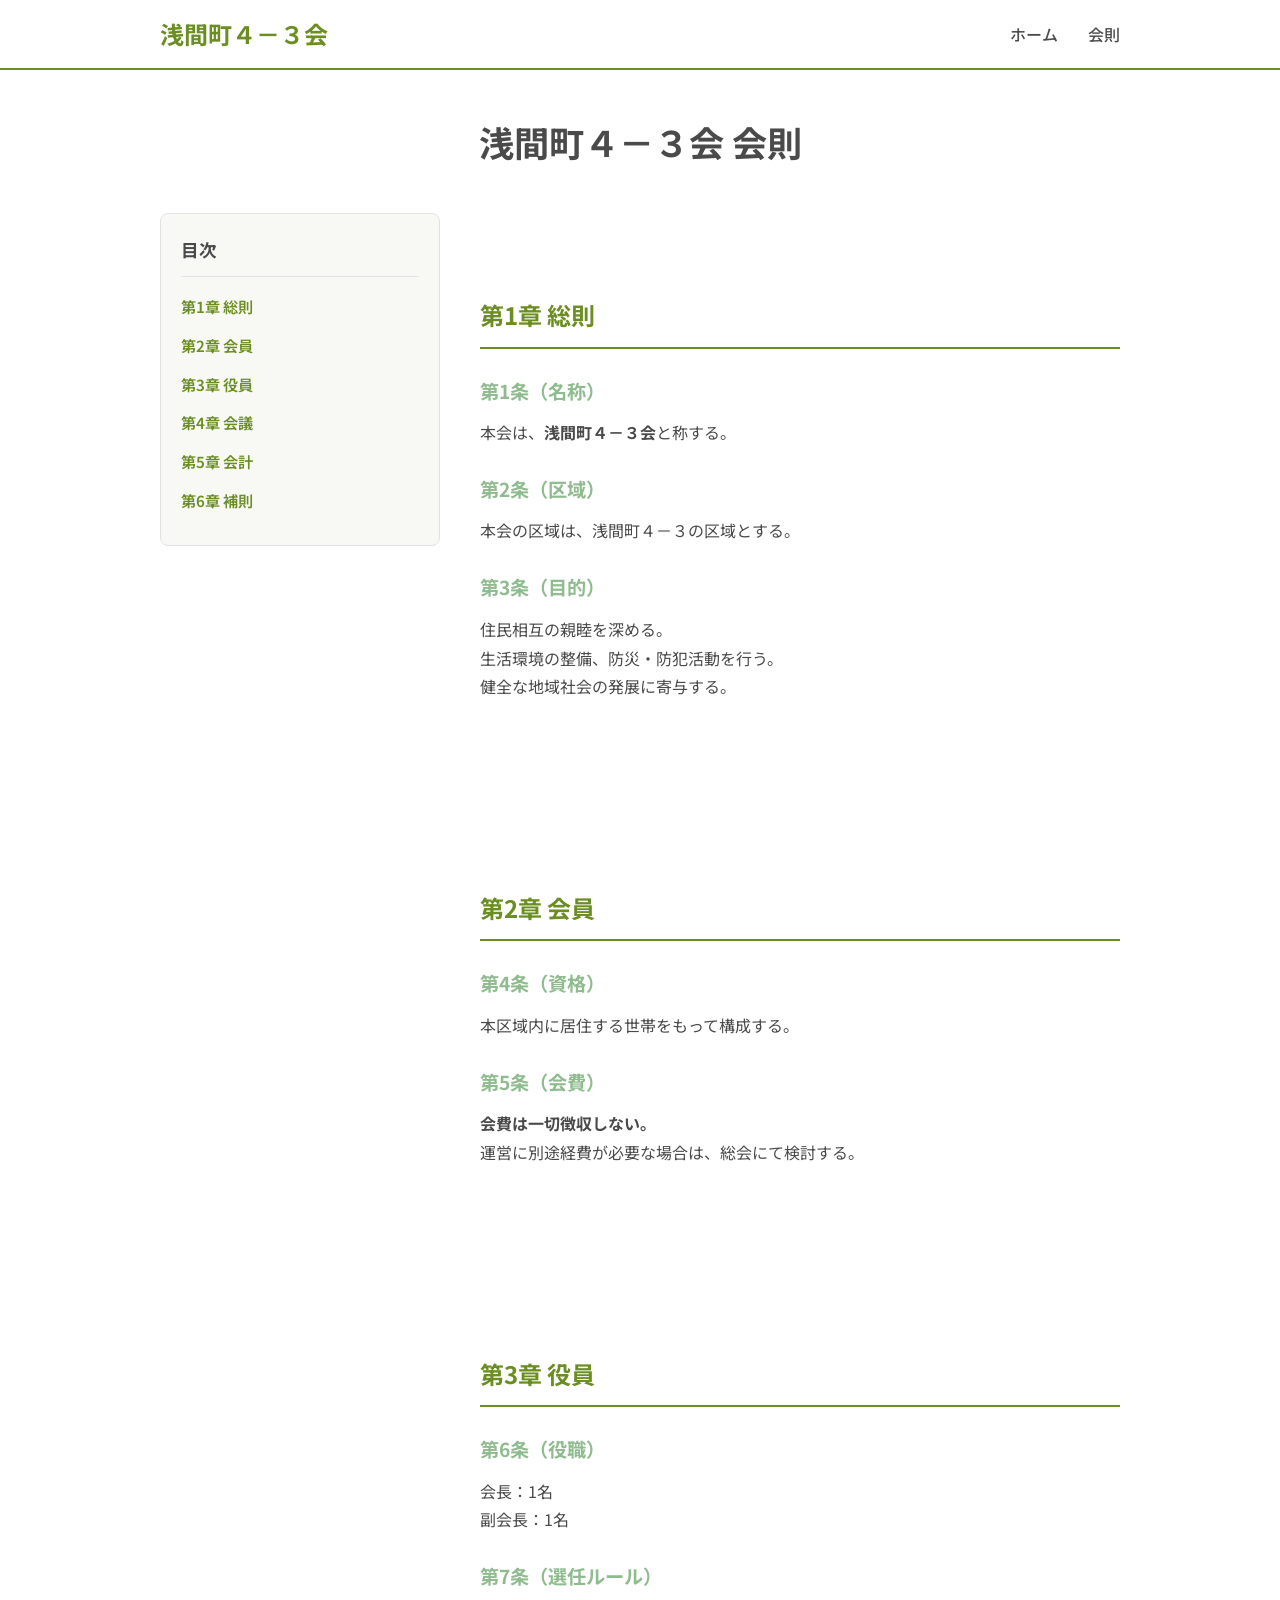
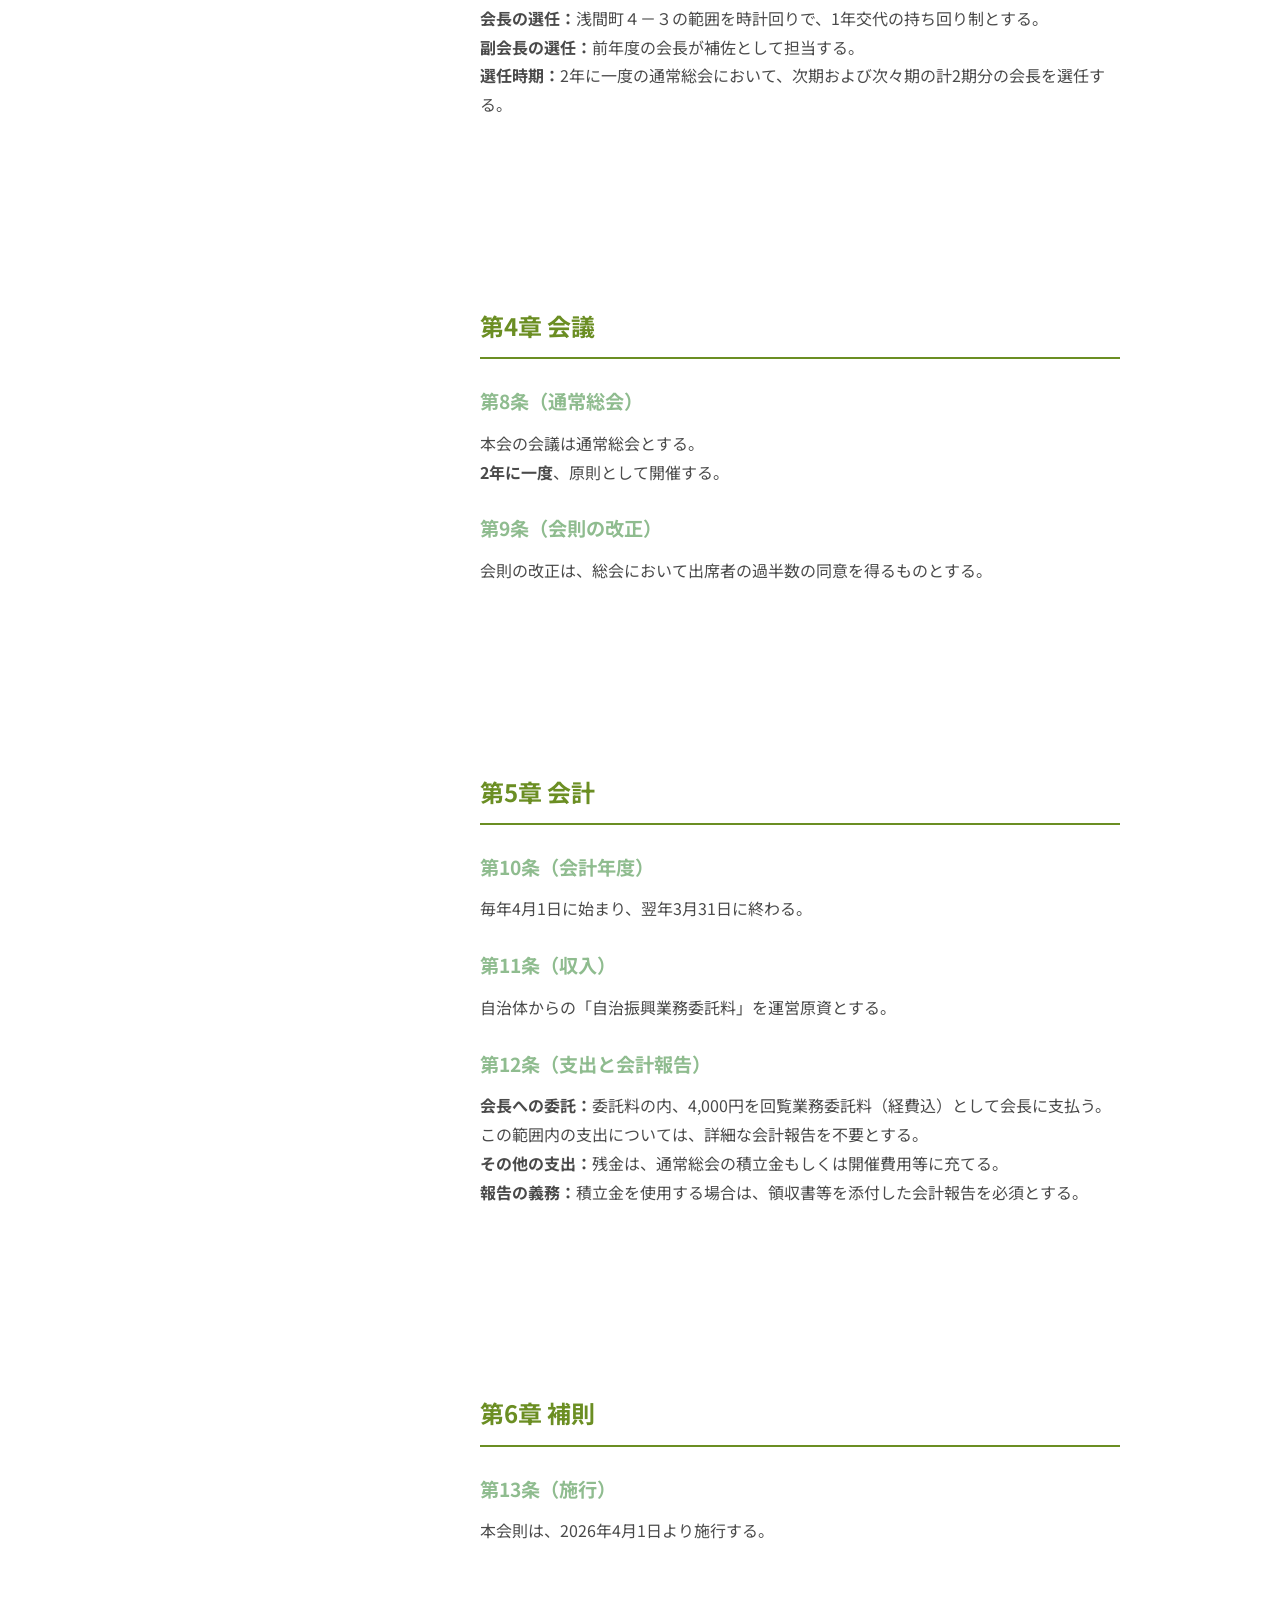
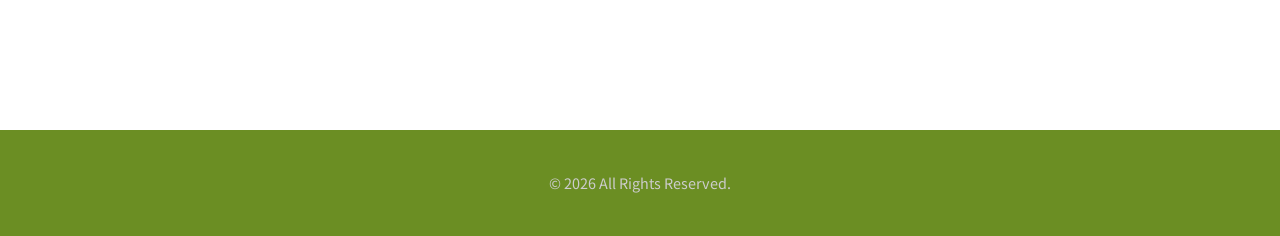
==== bylaws.html @ 643a7019 "新規追加" ====
<!DOCTYPE html>
<html lang="ja">

<head>
    <meta charset="UTF-8">
    <meta name="viewport" content="width=device-width, initial-scale=1.0">
    <title>会則 - 浅間町４－３会</title>
    <link rel="preconnect" href="https://fonts.googleapis.com">
    <link rel="preconnect" href="https://fonts.gstatic.com" crossorigin>
    <link href="https://fonts.googleapis.com/css2?family=Noto+Sans+JP:wght@400;500;700&display=swap" rel="stylesheet">
    <link rel="stylesheet" href="style.css">
</head>

<body>
    <header>
        <div class="container">
            <a href="index.html" class="logo">浅間町４－３会</a>
            <nav>
                <ul>
                    <li><a href="index.html">ホーム</a></li>
                    <li><a href="bylaws.html">会則</a></li>
                </ul>
            </nav>
        </div>
    </header>

    <div class="container" style="padding-top: 40px; padding-bottom: 80px;">
        <h1 style="font-size: 2.2rem; margin-bottom: 40px; text-align: center;">浅間町４－３会 会則</h1>

        <div class="bylaws-layout">
            <aside class="sidebar">
                <h3>目次</h3>
                <ul class="toc">
                    <li><a href="#chapter1">第1章 総則</a></li>
                    <li><a href="#chapter2">第2章 会員</a></li>
                    <li><a href="#chapter3">第3章 役員</a></li>
                    <li><a href="#chapter4">第4章 会議</a></li>
                    <li><a href="#chapter5">第5章 会計</a></li>
                    <li><a href="#chapter6">第6章 補則</a></li>
                </ul>
            </aside>

            <main class="bylaws-content">
                <article>
                    <section id="chapter1">
                        <h2>第1章 総則</h2>
                        <div class="clause">
                            <h3>第1条（名称）</h3>
                            <ul>
                                <li>本会は、<strong>浅間町４－３会</strong>と称する。</li>
                            </ul>
                        </div>
                        <div class="clause">
                            <h3>第2条（区域）</h3>
                            <ul>
                                <li>本会の区域は、浅間町４－３の区域とする。</li>
                            </ul>
                        </div>
                        <div class="clause">
                            <h3>第3条（目的）</h3>
                            <ul>
                                <li>住民相互の親睦を深める。</li>
                                <li>生活環境の整備、防災・防犯活動を行う。</li>
                                <li>健全な地域社会の発展に寄与する。</li>
                            </ul>
                        </div>
                    </section>

                    <section id="chapter2">
                        <h2>第2章 会員</h2>
                        <div class="clause">
                            <h3>第4条（資格）</h3>
                            <ul>
                                <li>本区域内に居住する世帯をもって構成する。</li>
                            </ul>
                        </div>
                        <div class="clause">
                            <h3>第5条（会費）</h3>
                            <ul>
                                <li><strong>会費は一切徴収しない。</strong></li>
                                <li>運営に別途経費が必要な場合は、総会にて検討する。</li>
                            </ul>
                        </div>
                    </section>

                    <section id="chapter3">
                        <h2>第3章 役員</h2>
                        <div class="clause">
                            <h3>第6条（役職）</h3>
                            <ul>
                                <li>会長：1名</li>
                                <li>副会長：1名</li>
                            </ul>
                        </div>
                        <div class="clause">
                            <h3>第7条（選任ルール）</h3>
                            <ul>
                                <li><strong>会長の選任：</strong>浅間町４－３の範囲を時計回りで、1年交代の持ち回り制とする。</li>
                                <li><strong>副会長の選任：</strong>前年度の会長が補佐として担当する。</li>
                                <li><strong>選任時期：</strong>2年に一度の通常総会において、次期および次々期の計2期分の会長を選任する。</li>
                            </ul>
                        </div>
                    </section>

                    <section id="chapter4">
                        <h2>第4章 会議</h2>
                        <div class="clause">
                            <h3>第8条（通常総会）</h3>
                            <ul>
                                <li>本会の会議は通常総会とする。</li>
                                <li><strong>2年に一度</strong>、原則として開催する。</li>
                            </ul>
                        </div>
                        <div class="clause">
                            <h3>第9条（会則の改正）</h3>
                            <ul>
                                <li>会則の改正は、総会において出席者の過半数の同意を得るものとする。</li>
                            </ul>
                        </div>
                    </section>

                    <section id="chapter5">
                        <h2>第5章 会計</h2>
                        <div class="clause">
                            <h3>第10条（会計年度）</h3>
                            <ul>
                                <li>毎年4月1日に始まり、翌年3月31日に終わる。</li>
                            </ul>
                        </div>
                        <div class="clause">
                            <h3>第11条（収入）</h3>
                            <ul>
                                <li>自治体からの「自治振興業務委託料」を運営原資とする。</li>
                            </ul>
                        </div>
                        <div class="clause">
                            <h3>第12条（支出と会計報告）</h3>
                            <ul>
                                <li><strong>会長への委託：</strong>委託料の内、4,000円を回覧業務委託料（経費込）として会長に支払う。
                                    <ul>
                                        <li>この範囲内の支出については、詳細な会計報告を不要とする。</li>
                                    </ul>
                                </li>
                                <li><strong>その他の支出：</strong>残金は、通常総会の積立金もしくは開催費用等に充てる。</li>
                                <li><strong>報告の義務：</strong>積立金を使用する場合は、領収書等を添付した会計報告を必須とする。</li>
                            </ul>
                        </div>
                    </section>

                    <section id="chapter6">
                        <h2>第6章 補則</h2>
                        <div class="clause">
                            <h3>第13条（施行）</h3>
                            <ul>
                                <li>本会則は、2026年4月1日より施行する。</li>
                            </ul>
                        </div>
                    </section>
                </article>
            </main>
        </div>
    </div>

    <footer>
        <div class="container">
            <p class="copyright">&copy; 2026 All Rights Reserved.</p>
        </div>
    </footer>
    <script src="script.js"></script>
</body>

</html>
---- style.css ----
:root {
    /* Color Palette - Sage Green & Warm Neutrals for Modern/Calm look */
    --primary-color: #6b8e23;
    /* Olive Drab / Sage-ish */
    --primary-light: #8fbc8f;
    /* Dark Sea Green */
    --secondary-color: #f8f9f5;
    /* Off White with a hint of green */
    --accent-color: #e9d1a8;
    /* Warm Sand / Straw */
    --text-color: #4a4a4a;
    --text-muted: #7a7a7a;
    --bg-color: #ffffff;
    --border-color: #e2e2e2;

    /* Typography */
    --font-main: 'Noto Sans JP', sans-serif;

    /* Layout */
    --container-width: 1000px;
    --header-height: 70px;
}

* {
    margin: 0;
    padding: 0;
    box-sizing: border-box;
}

body {
    font-family: var(--font-main);
    color: var(--text-color);
    background-color: var(--bg-color);
    line-height: 1.8;
}

a {
    text-decoration: none;
    color: inherit;
    transition: 0.3s;
}

ul {
    list-style: none;
}

.container {
    max-width: var(--container-width);
    margin: 0 auto;
    padding: 0 20px;
}

/* Header */
header {
    height: var(--header-height);
    background: var(--bg-color);
    border-bottom: 2px solid var(--primary-color);
    position: sticky;
    top: 0;
    z-index: 1000;
    display: flex;
    align-items: center;
}

header .container {
    display: flex;
    justify-content: space-between;
    align-items: center;
    width: 100%;
}

.logo {
    font-size: 1.5rem;
    font-weight: 700;
    color: var(--primary-color);
}

nav ul {
    display: flex;
    gap: 30px;
}

nav ul li a {
    font-weight: 500;
    position: relative;
}

nav ul li a:hover {
    color: var(--primary-light);
}

/* Hero Section */
.hero {
    height: 250px;
    /* 府中市の「けやき並木」をイメージした、より遠景（引き）から見た明け方の高品質画像 */
    background: linear-gradient(rgba(0, 0, 0, 0.4), rgba(0, 0, 0, 0.45)),
        url('https://images.unsplash.com/photo-1470252649378-9c29740c9fa8?auto=format&fit=crop&w=1920&q=80') center/cover no-repeat;
    display: flex;
    align-items: center;
    justify-content: center;
    color: #fff;
    text-align: center;
    position: relative;
}

.hero-content {
    max-width: 800px;
    padding: 0 20px;
}

.hero-content h1 {
    font-size: 2.5rem;
    margin-bottom: 15px;
    text-shadow: 0 2px 4px rgba(0, 0, 0, 0.5);
}

.hero-content p {
    font-size: 1.2rem;
    text-shadow: 0 2px 4px rgba(0, 0, 0, 0.5);
}

/* Sections */
section {
    padding: 80px 0;
}

.section-title {
    font-size: 2rem;
    text-align: center;
    margin-bottom: 40px;
    color: var(--primary-color);
    position: relative;
    padding-bottom: 10px;
}

.section-title::after {
    content: '';
    position: absolute;
    bottom: 0;
    left: 50%;
    transform: translateX(-50%);
    width: 60px;
    height: 3px;
    background: var(--accent-color);
}

/* Buttons */
.btn {
    display: inline-block;
    padding: 12px 30px;
    background: var(--primary-color);
    color: #fff;
    border-radius: 5px;
    font-weight: 600;
    transition: 0.3s;
}

.btn:hover {
    background: var(--primary-light);
    transform: translateY(-2px);
}

/* Footer */
footer {
    background: var(--primary-color);
    color: #fff;
    padding: 40px 0;
    text-align: center;
}

.footer-info {
    margin-bottom: 20px;
}

.copyright {
    font-size: 0.9rem;
    color: #ccc;
}

/* Bylaws Page Specifics */
.bylaws-layout {
    display: grid;
    grid-template-columns: 280px 1fr;
    gap: 40px;
    align-items: flex-start;
}

.sidebar {
    position: sticky;
    top: calc(var(--header-height) + 20px);
    background: var(--secondary-color);
    padding: 20px;
    border-radius: 8px;
    border: 1px solid var(--border-color);
}

.sidebar h3 {
    font-size: 1.1rem;
    margin-bottom: 15px;
    border-bottom: 1px solid var(--border-color);
    padding-bottom: 10px;
}

.toc li {
    margin-bottom: 10px;
}

.toc a {
    font-size: 0.95rem;
    color: var(--text-muted);
}

.toc a.active,
.toc a:hover {
    color: var(--primary-color);
    font-weight: 600;
}

.bylaws-content article {
    background: #fff;
}

.bylaws-content h2 {
    margin-top: 40px;
    padding-bottom: 10px;
    border-bottom: 2px solid var(--primary-color);
    color: var(--primary-color);
}

.bylaws-content h2:first-child {
    margin-top: 0;
}

.clause {
    margin: 25px 0;
}

.clause h3 {
    font-size: 1.2rem;
    margin-bottom: 10px;
    color: var(--primary-light);
}

/* Responsive */
@media (max-width: 768px) {
    .bylaws-layout {
        grid-template-columns: 1fr;
    }

    .sidebar {
        display: none;
        /* In full version, use a drawer */
    }

    nav ul {
        display: none;
    }
}
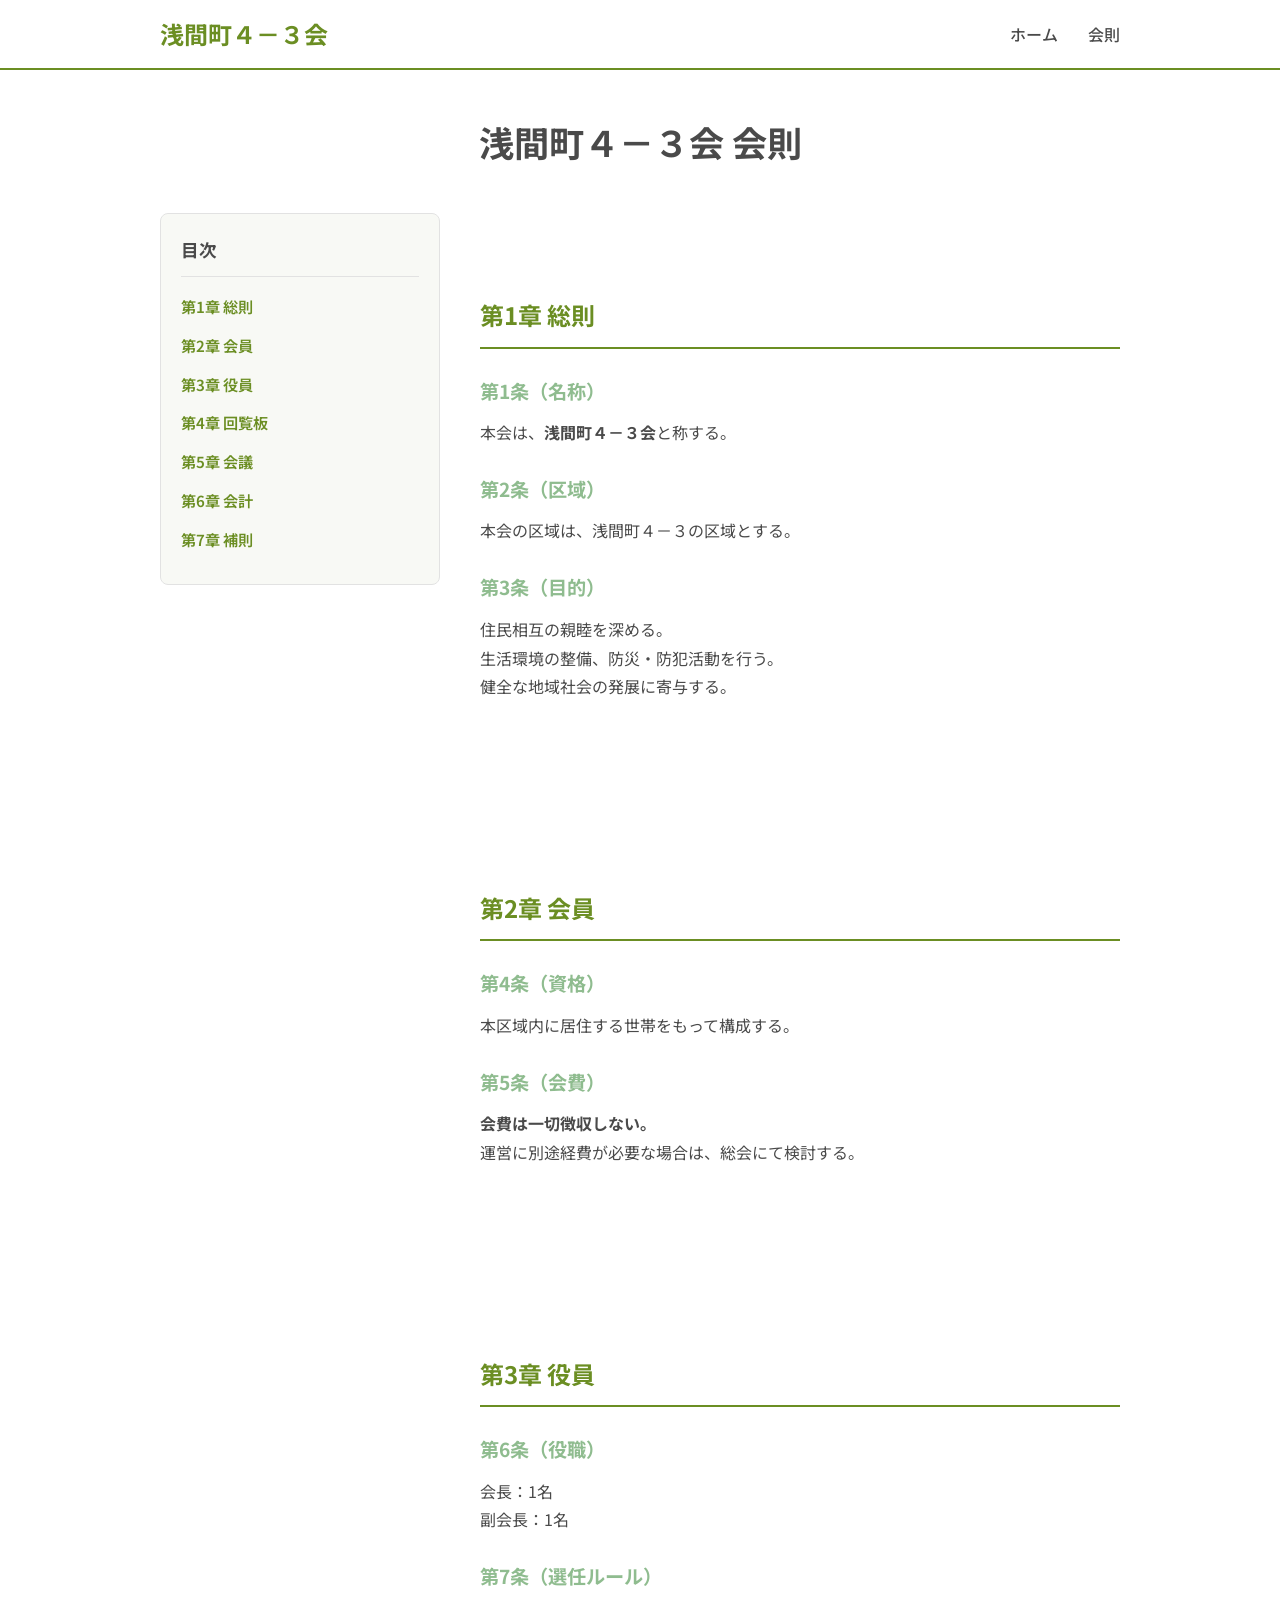
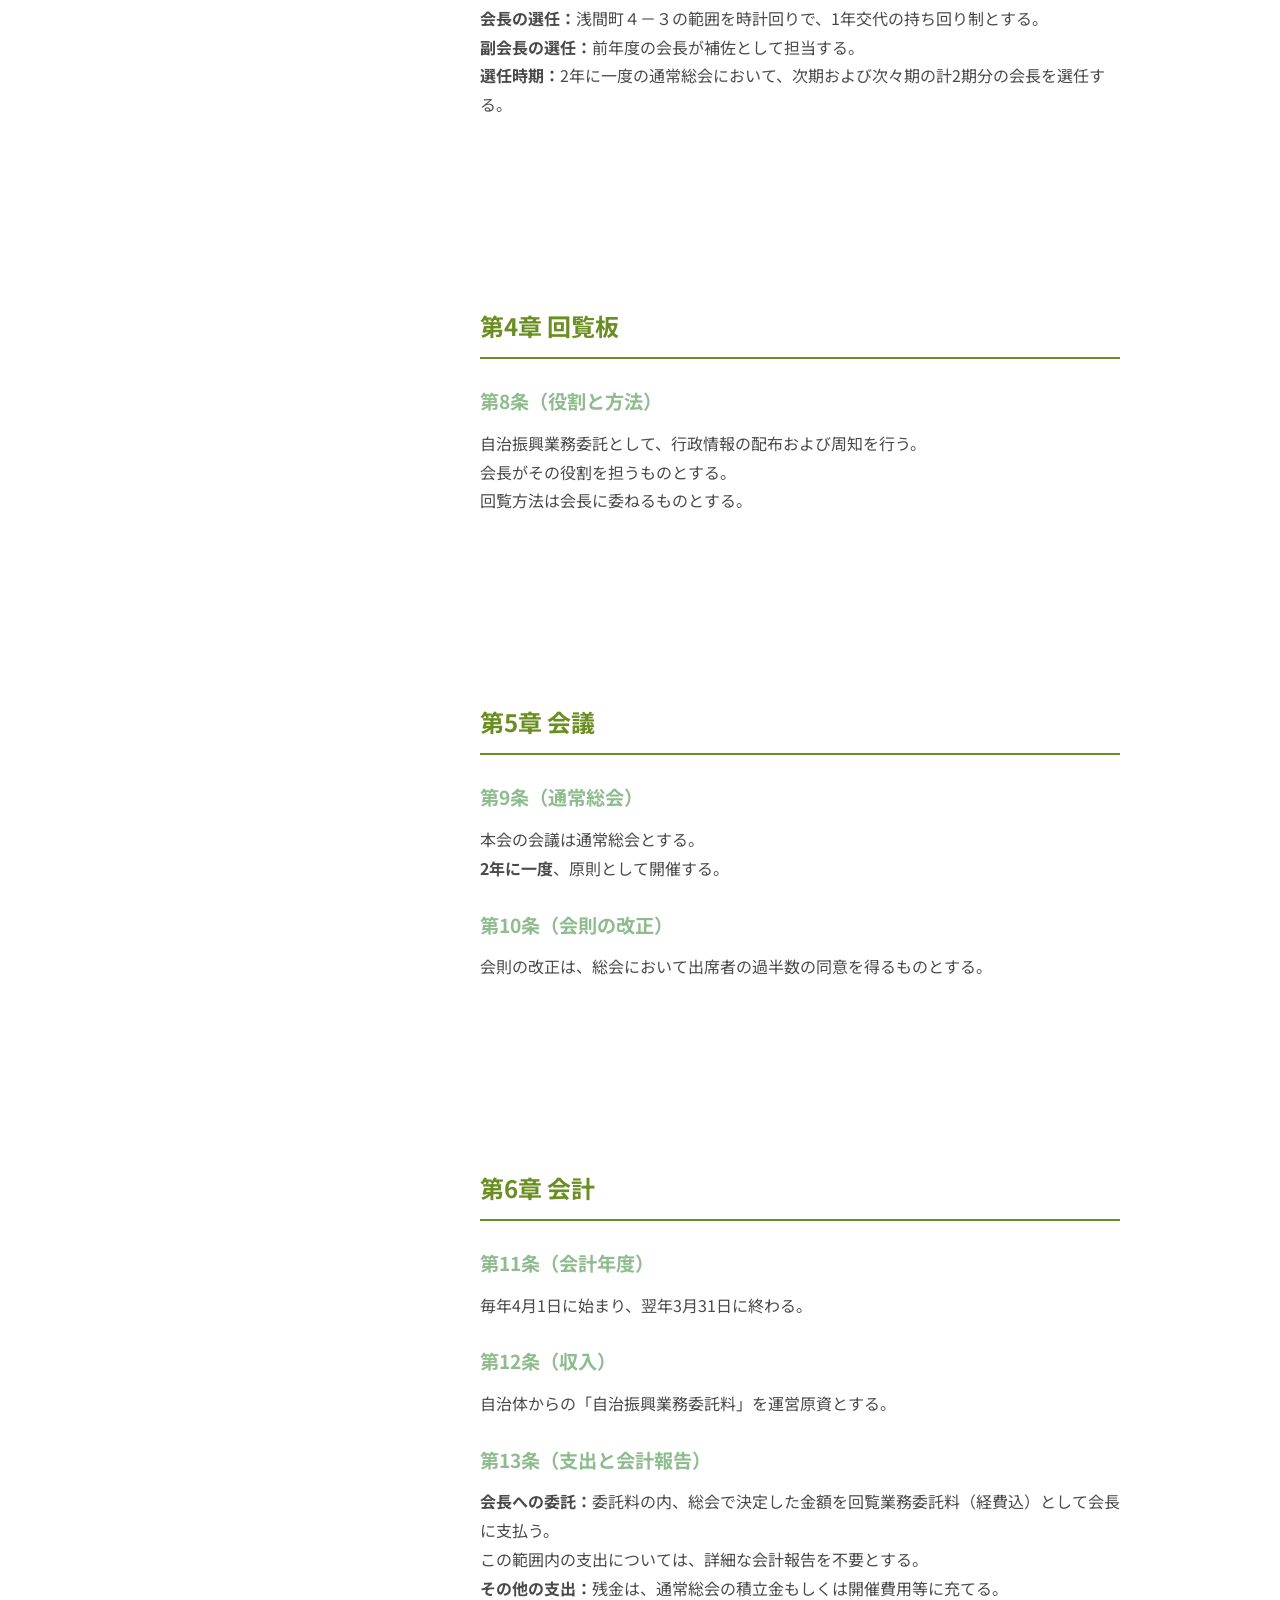
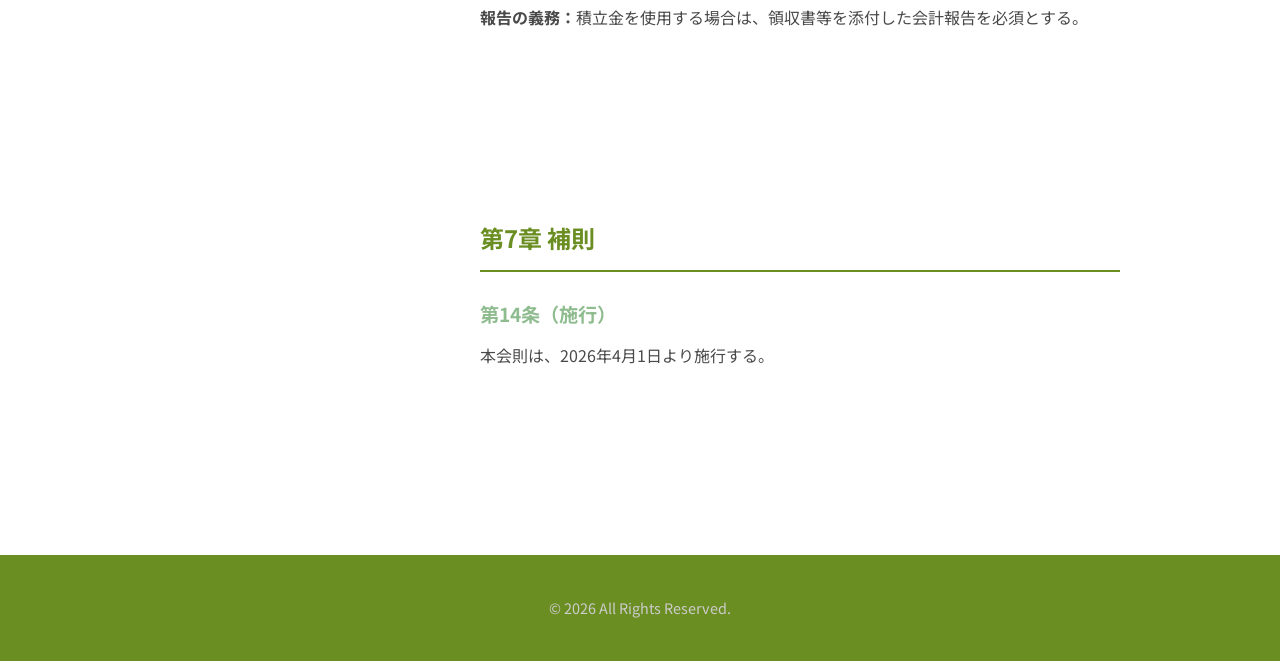
==== commit b0198ca2: "Update bylaws.html" ====
--- a/bylaws.html
+++ b/bylaws.html
@@ -34,9 +34,10 @@
                     <li><a href="#chapter1">第1章 総則</a></li>
                     <li><a href="#chapter2">第2章 会員</a></li>
                     <li><a href="#chapter3">第3章 役員</a></li>
-                    <li><a href="#chapter4">第4章 会議</a></li>
-                    <li><a href="#chapter5">第5章 会計</a></li>
-                    <li><a href="#chapter6">第6章 補則</a></li>
+                    <li><a href="#chapter4">第4章 回覧板</a></li>
+                    <li><a href="#chapter5">第5章 会議</a></li>
+                    <li><a href="#chapter6">第6章 会計</a></li>
+                    <li><a href="#chapter7">第7章 補則</a></li>
                 </ul>
             </aside>
 
@@ -103,40 +104,52 @@
                     </section>
 
                     <section id="chapter4">
-                        <h2>第4章 会議</h2>
+                        <h2>第4章 回覧板</h2>
                         <div class="clause">
-                            <h3>第8条（通常総会）</h3>
+                            <h3>第8条（役割と方法）</h3>
+                            <ul>
+                                <li>自治振興業務委託として、行政情報の配布および周知を行う。</li>
+                                <li>会長がその役割を担うものとする。</li>
+                                <li>回覧方法は会長に委ねるものとする。</li>
+                            </ul>
+                        </div>
+                    </section>
+
+                    <section id="chapter5">
+                        <h2>第5章 会議</h2>
+                        <div class="clause">
+                            <h3>第9条（通常総会）</h3>
                             <ul>
                                 <li>本会の会議は通常総会とする。</li>
                                 <li><strong>2年に一度</strong>、原則として開催する。</li>
                             </ul>
                         </div>
                         <div class="clause">
-                            <h3>第9条（会則の改正）</h3>
+                            <h3>第10条（会則の改正）</h3>
                             <ul>
                                 <li>会則の改正は、総会において出席者の過半数の同意を得るものとする。</li>
                             </ul>
                         </div>
                     </section>
 
-                    <section id="chapter5">
-                        <h2>第5章 会計</h2>
+                    <section id="chapter6">
+                        <h2>第6章 会計</h2>
                         <div class="clause">
-                            <h3>第10条（会計年度）</h3>
+                            <h3>第11条（会計年度）</h3>
                             <ul>
                                 <li>毎年4月1日に始まり、翌年3月31日に終わる。</li>
                             </ul>
                         </div>
                         <div class="clause">
-                            <h3>第11条（収入）</h3>
+                            <h3>第12条（収入）</h3>
                             <ul>
                                 <li>自治体からの「自治振興業務委託料」を運営原資とする。</li>
                             </ul>
                         </div>
                         <div class="clause">
-                            <h3>第12条（支出と会計報告）</h3>
+                            <h3>第13条（支出と会計報告）</h3>
                             <ul>
-                                <li><strong>会長への委託：</strong>委託料の内、4,000円を回覧業務委託料（経費込）として会長に支払う。
+                                <li><strong>会長への委託：</strong>委託料の内、総会で決定した金額を回覧業務委託料（経費込）として会長に支払う。
                                     <ul>
                                         <li>この範囲内の支出については、詳細な会計報告を不要とする。</li>
                                     </ul>
@@ -147,10 +160,10 @@
                         </div>
                     </section>
 
-                    <section id="chapter6">
-                        <h2>第6章 補則</h2>
+                    <section id="chapter7">
+                        <h2>第7章 補則</h2>
                         <div class="clause">
-                            <h3>第13条（施行）</h3>
+                            <h3>第14条（施行）</h3>
                             <ul>
                                 <li>本会則は、2026年4月1日より施行する。</li>
                             </ul>
@@ -169,4 +182,4 @@
     <script src="script.js"></script>
 </body>
 
-</html>+</html>
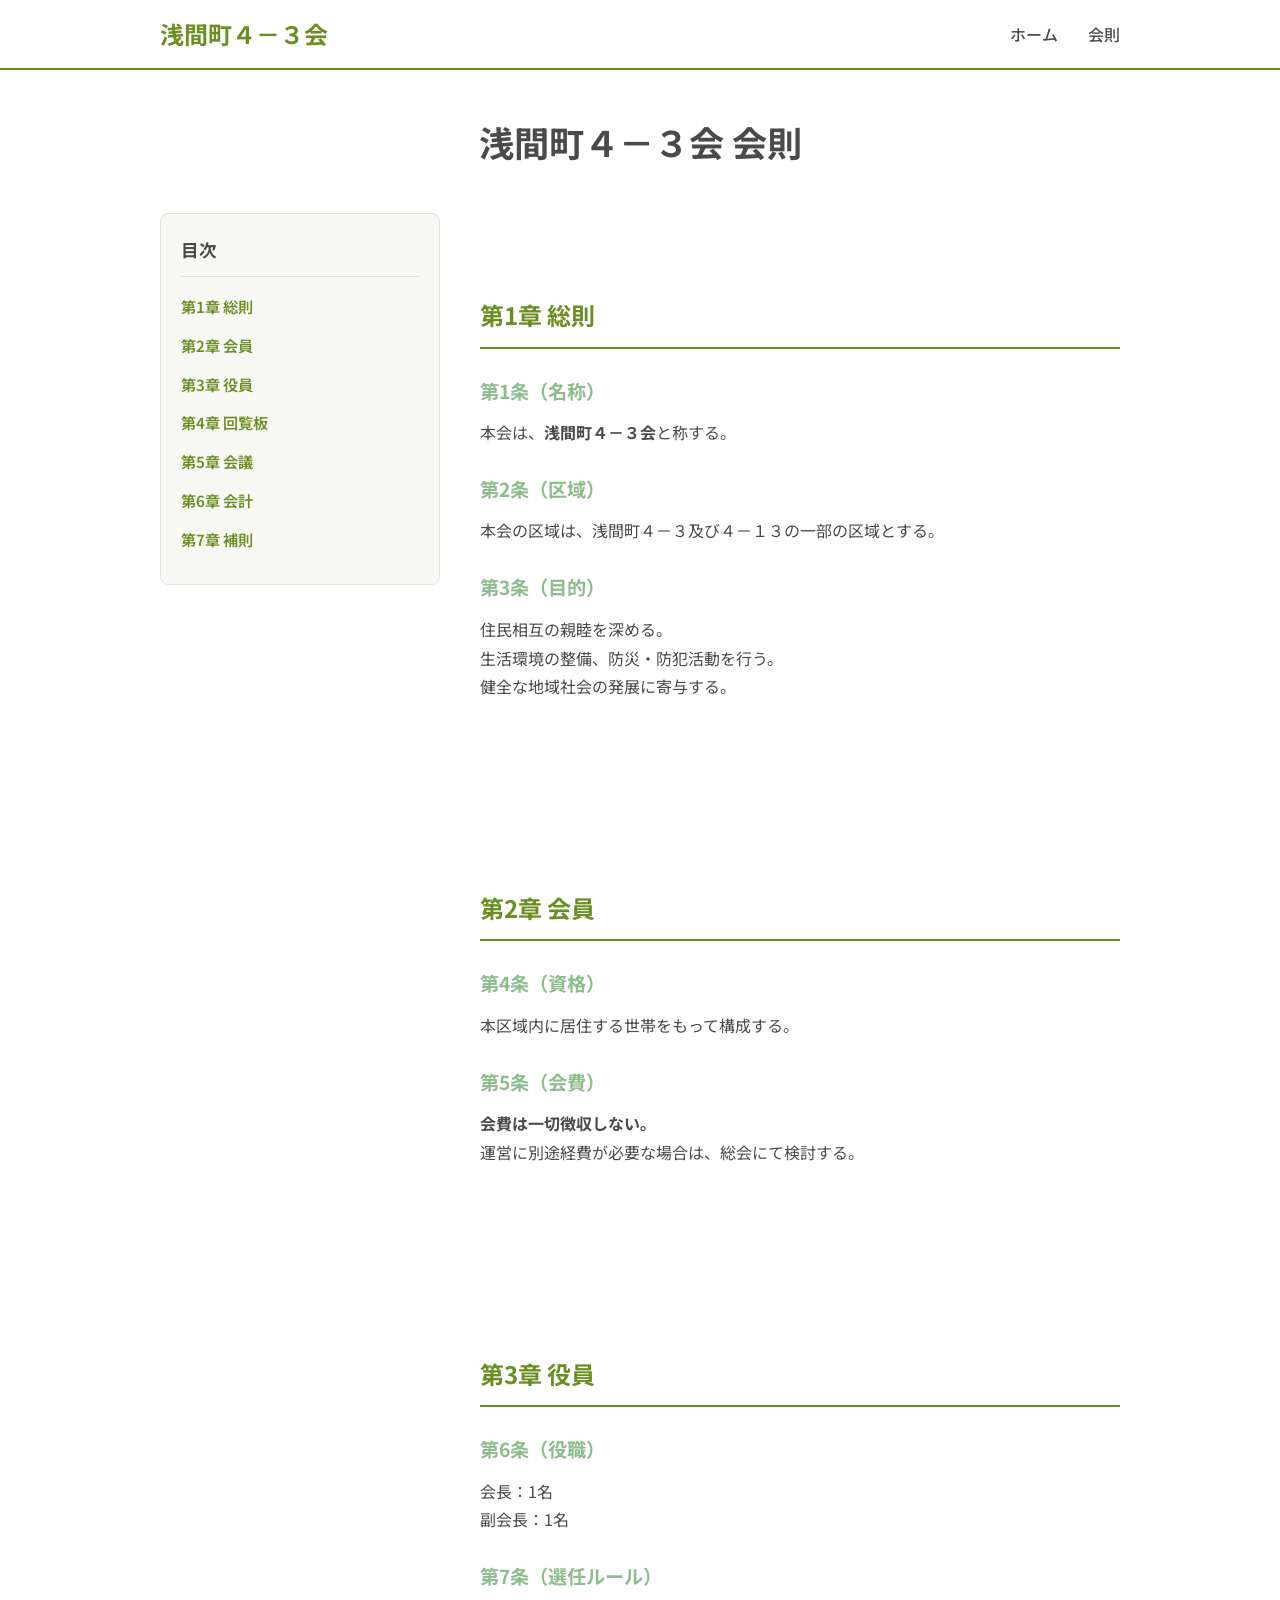
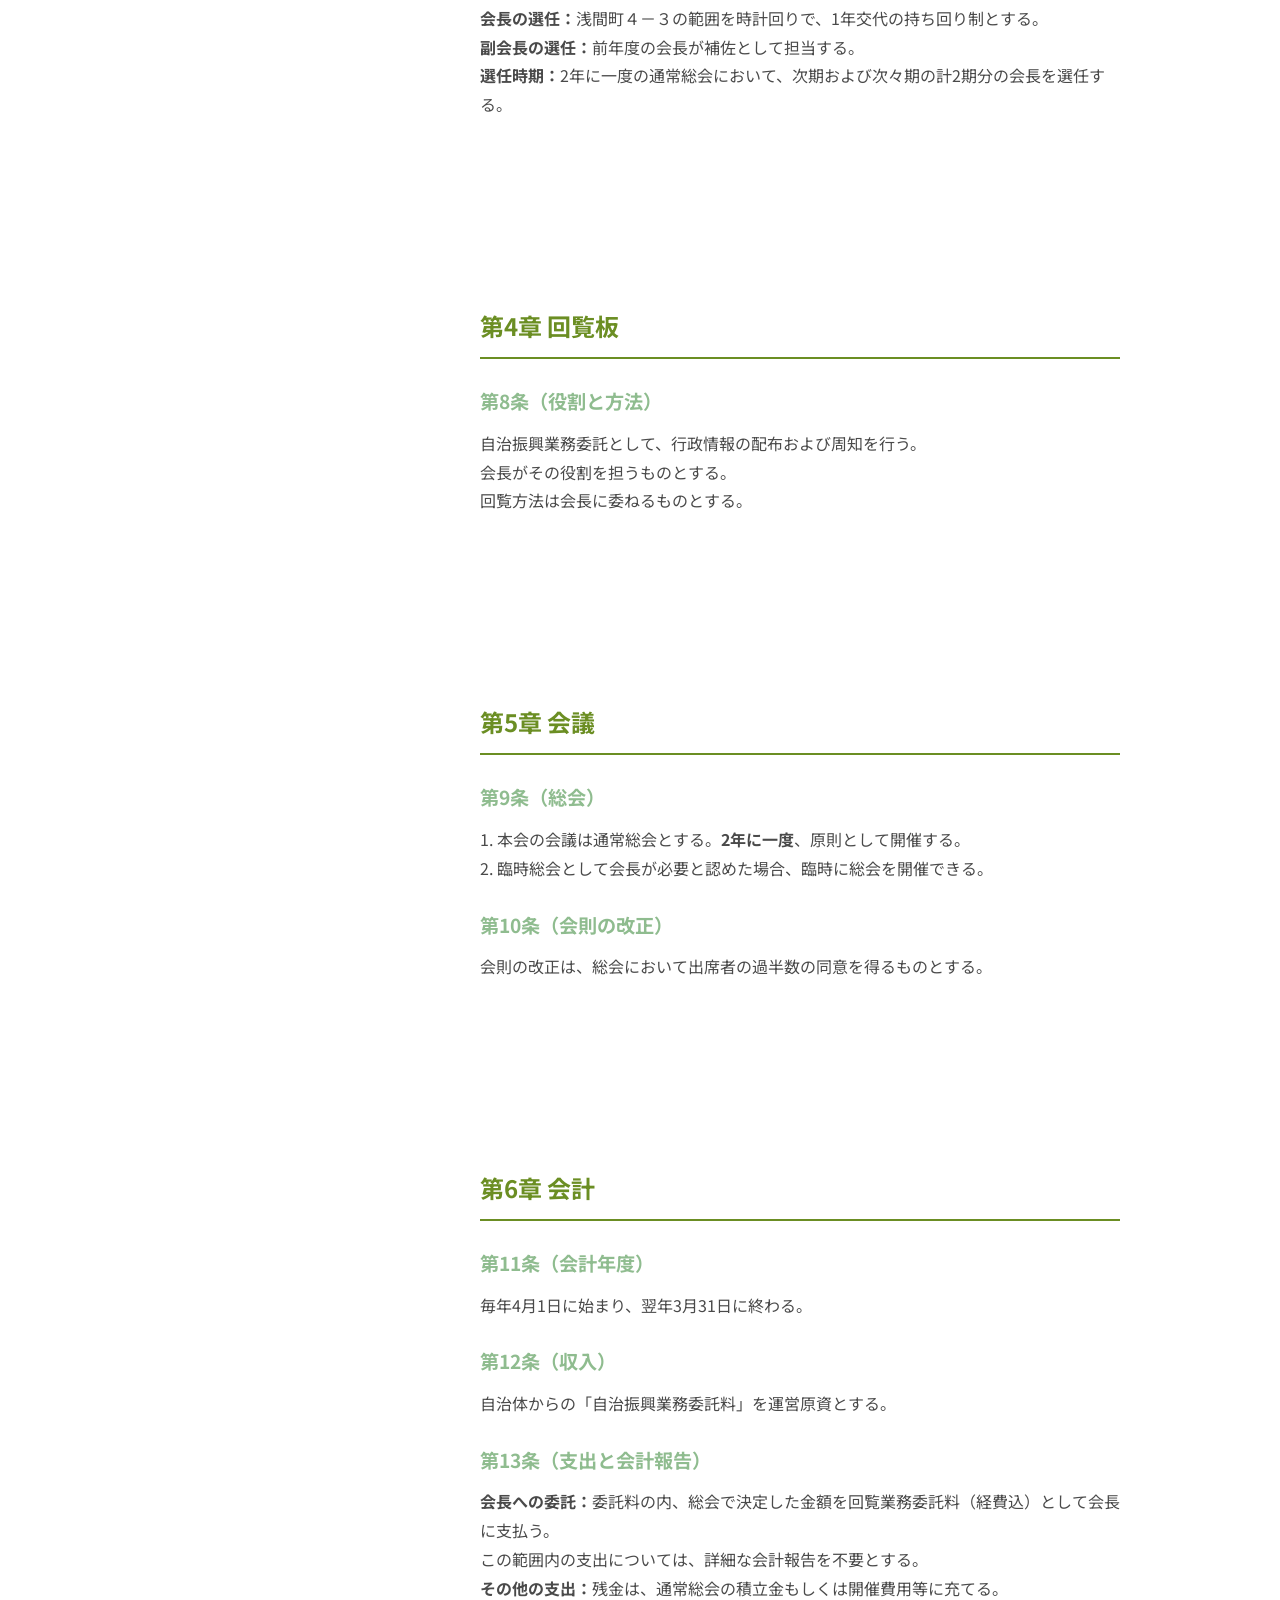
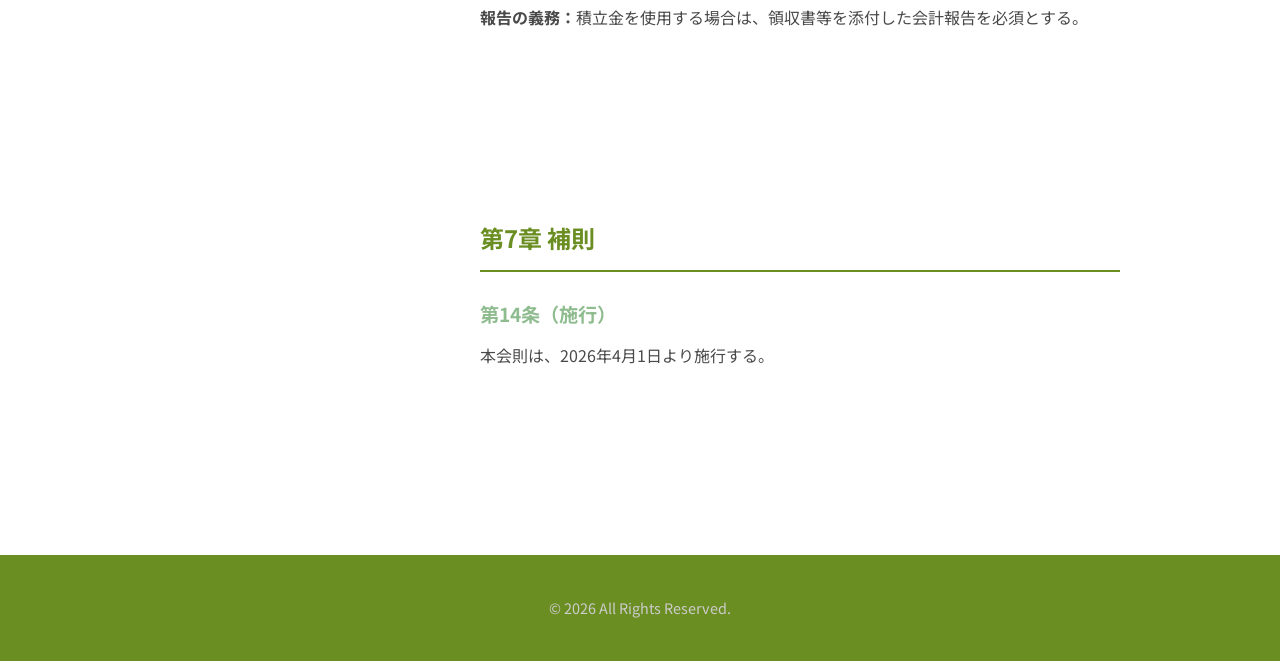
==== commit 60e7eee7: "Update bylaws.html" ====
--- a/bylaws.html
+++ b/bylaws.html
@@ -54,7 +54,7 @@
                         <div class="clause">
                             <h3>第2条（区域）</h3>
                             <ul>
-                                <li>本会の区域は、浅間町４－３の区域とする。</li>
+                                <li>本会の区域は、浅間町４－３及び４－１３の一部の区域とする。</li>
                             </ul>
                         </div>
                         <div class="clause">
@@ -118,11 +118,9 @@
                     <section id="chapter5">
                         <h2>第5章 会議</h2>
                         <div class="clause">
-                            <h3>第9条（通常総会）</h3>
-                            <ul>
-                                <li>本会の会議は通常総会とする。</li>
-                                <li><strong>2年に一度</strong>、原則として開催する。</li>
-                            </ul>
+                            <h3>第9条（総会）</h3>
+                            <p>1. 本会の会議は通常総会とする。<strong>2年に一度</strong>、原則として開催する。</p>
+                            <p>2. 臨時総会として会長が必要と認めた場合、臨時に総会を開催できる。</p>
                         </div>
                         <div class="clause">
                             <h3>第10条（会則の改正）</h3>
--- a/style.css
+++ b/style.css
@@ -255,4 +255,47 @@
     nav ul {
         display: none;
     }
-}+}
+
+/* Purpose Section Styles */
+.purpose-grid {
+    display: grid;
+    grid-template-columns: repeat(3, 1fr);
+    gap: 20px;
+    margin-top: 40px;
+}
+
+.purpose-card {
+    background: var(--secondary-color);
+    padding: 30px;
+    border-radius: 10px;
+    border: 1px solid var(--border-color);
+    transition: transform 0.3s ease, box-shadow 0.3s ease;
+}
+
+.purpose-card:hover {
+    transform: translateY(-5px);
+    box-shadow: 0 10px 20px rgba(0, 0, 0, 0.05);
+}
+
+.purpose-card h3 {
+    color: var(--primary-color);
+    margin-bottom: 15px;
+    font-size: 1.3rem;
+    display: flex;
+    align-items: center;
+    justify-content: center;
+    gap: 10px;
+}
+
+.purpose-card p {
+    font-size: 0.95rem;
+    text-align: left;
+}
+
+/* Responsive for Purpose Grid */
+@media (max-width: 768px) {
+    .purpose-grid {
+        grid-template-columns: 1fr;
+    }
+}
